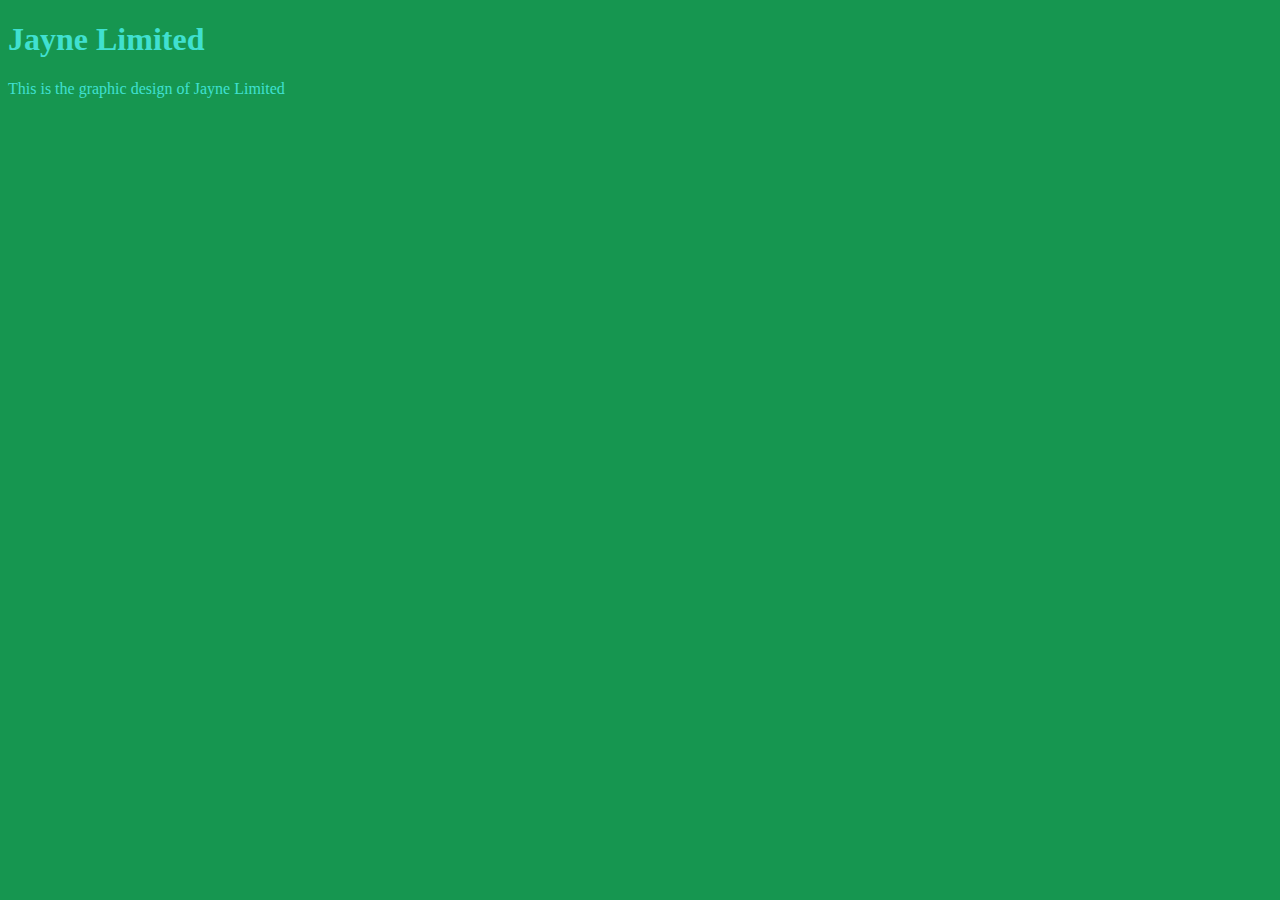
==== unit_3/index.html @ 9d8f5f75 "slogan update" ====
<!DOCTYPE html>
<html>

<head>
	<title>Jayne Limited</title>
	<link rel="stylesheet" type="text/css" href="css/style.css"
</head>

<body>
	<h1>Jayne Limited</h1>
	<p>This is the graphic design of Jayne Limited</p>

</body>
</html>
---- unit_3/css/style.css ----
body {background: #169650;
}

h1, p {color: turquoise;
}
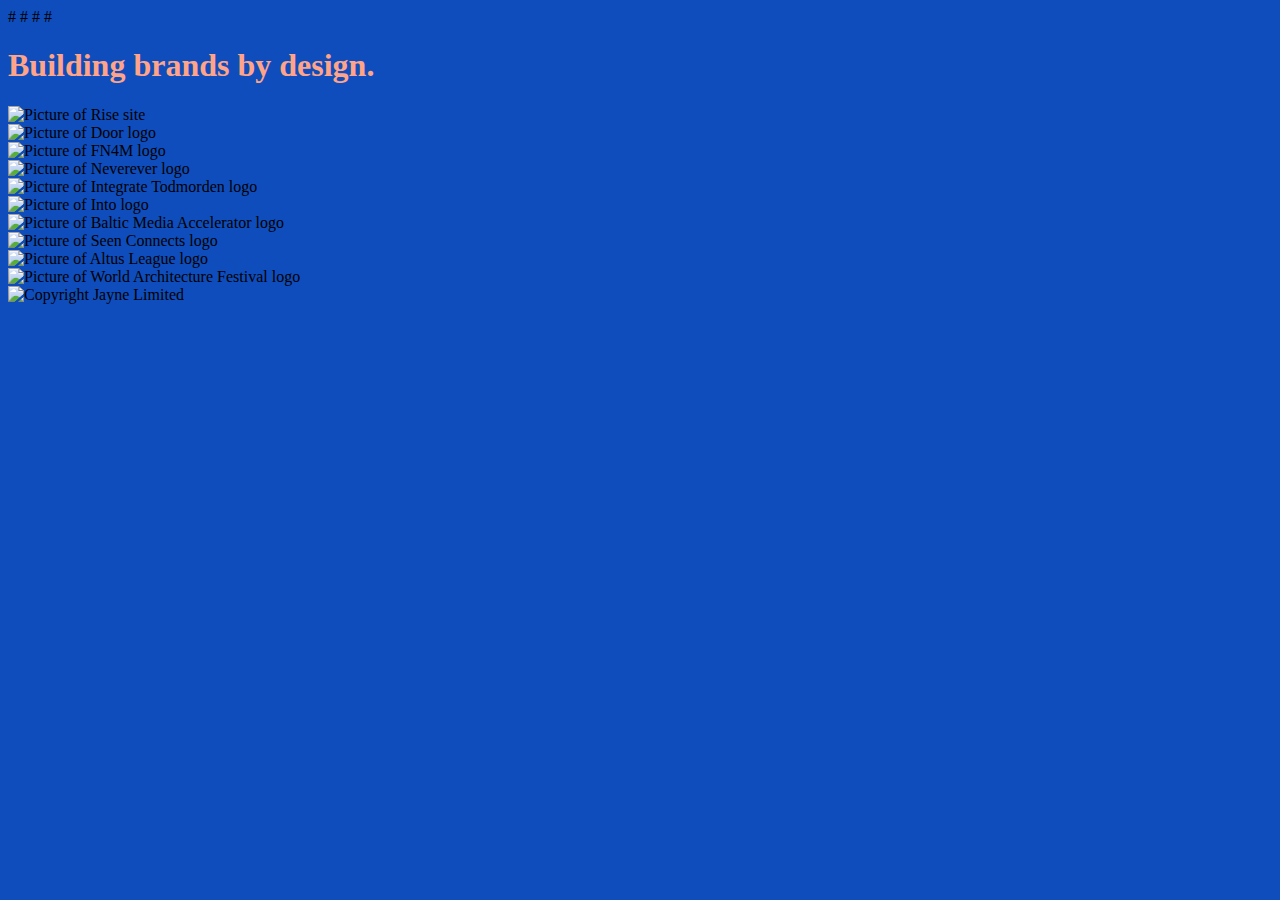
==== commit adc9a183: "home_attempt_1" ====
--- a/unit_3/index.html
+++ b/unit_3/index.html
@@ -7,8 +7,71 @@
 </head>
 
 <body>
-	<h1>Jayne Limited</h1>
-	<p>This is the graphic design of Jayne Limited</p>
+	<header>
+		<nav>
+		<a ref=#>#</a>
+		<a ref=#>#</a>
+		<a ref=#>#</a>
+		<a ref=#>#</a>
+		</nav>
 
+		<h1>Building brands by design.</h1>
+	</header>
+
+		<section>
+			<img scr="images/jl_home_rise.jpg" alt="Picture of Rise site"
+			title="Rise">
+		</section>
+
+		<section>
+			<img scr="images/jl_home_door.jpg" alt="Picture of Door logo"
+			title="Door logo">
+		</section>
+
+		<section>
+			<img scr="images/jl_home_fn4m.jpg" alt="Picture of FN4M logo"
+			title="FN4M logo">
+		</section>
+
+		<section>
+			<img scr="images/jl_home_nel.jpg" alt="Picture of Neverever logo"
+			title="Neverever logo">
+		</section>
+
+
+		<section>
+			<img scr="images/jl_home_integrate_todmorden.jpg" alt="Picture of Integrate Todmorden logo"
+			title="Integrate Todmorden logo">
+		</section>
+
+		<section>
+			<img scr="images/jl_home_into.jpg" alt="Picture of Into logo"
+			title="Into logo">
+		</section>
+
+		<section>
+			<img scr="images/jl_home_bma.jpg" alt="Picture of Baltic Media Accelerator logo"
+			title="Baltic Media Accelerator logo">
+		</section>
+
+		<section>
+			<img scr="images/jl_home_seen.jpg" alt="Picture of Seen Connects logo"
+			title="Seen Connects logo">
+		</section>
+
+		<section>
+			<img scr="images/jl_home_altus.jpg" alt="Picture of Altus League logo"
+			title="Altus League logo">
+		</section>
+
+		<section>
+			<img scr="images/jl_home_waf.jpg" alt="Picture of World Architecture Festival logo"
+			title="World Architecture Festival logo">
+		</section>
+
+		<section>
+			<img scr="images/jl_home_footer.jpg" alt="Copyright Jayne Limited"
+			title="Copyright Jayne Limited">
+		</section>
 </body>
 </html>--- a/unit_3/css/style.css
+++ b/unit_3/css/style.css
@@ -1,5 +1,5 @@
-body {background: #169650;
+body {background: #0f4dbc;
 }
 
-h1, p {color: turquoise;
+h1, p {color: #ffa488;
 }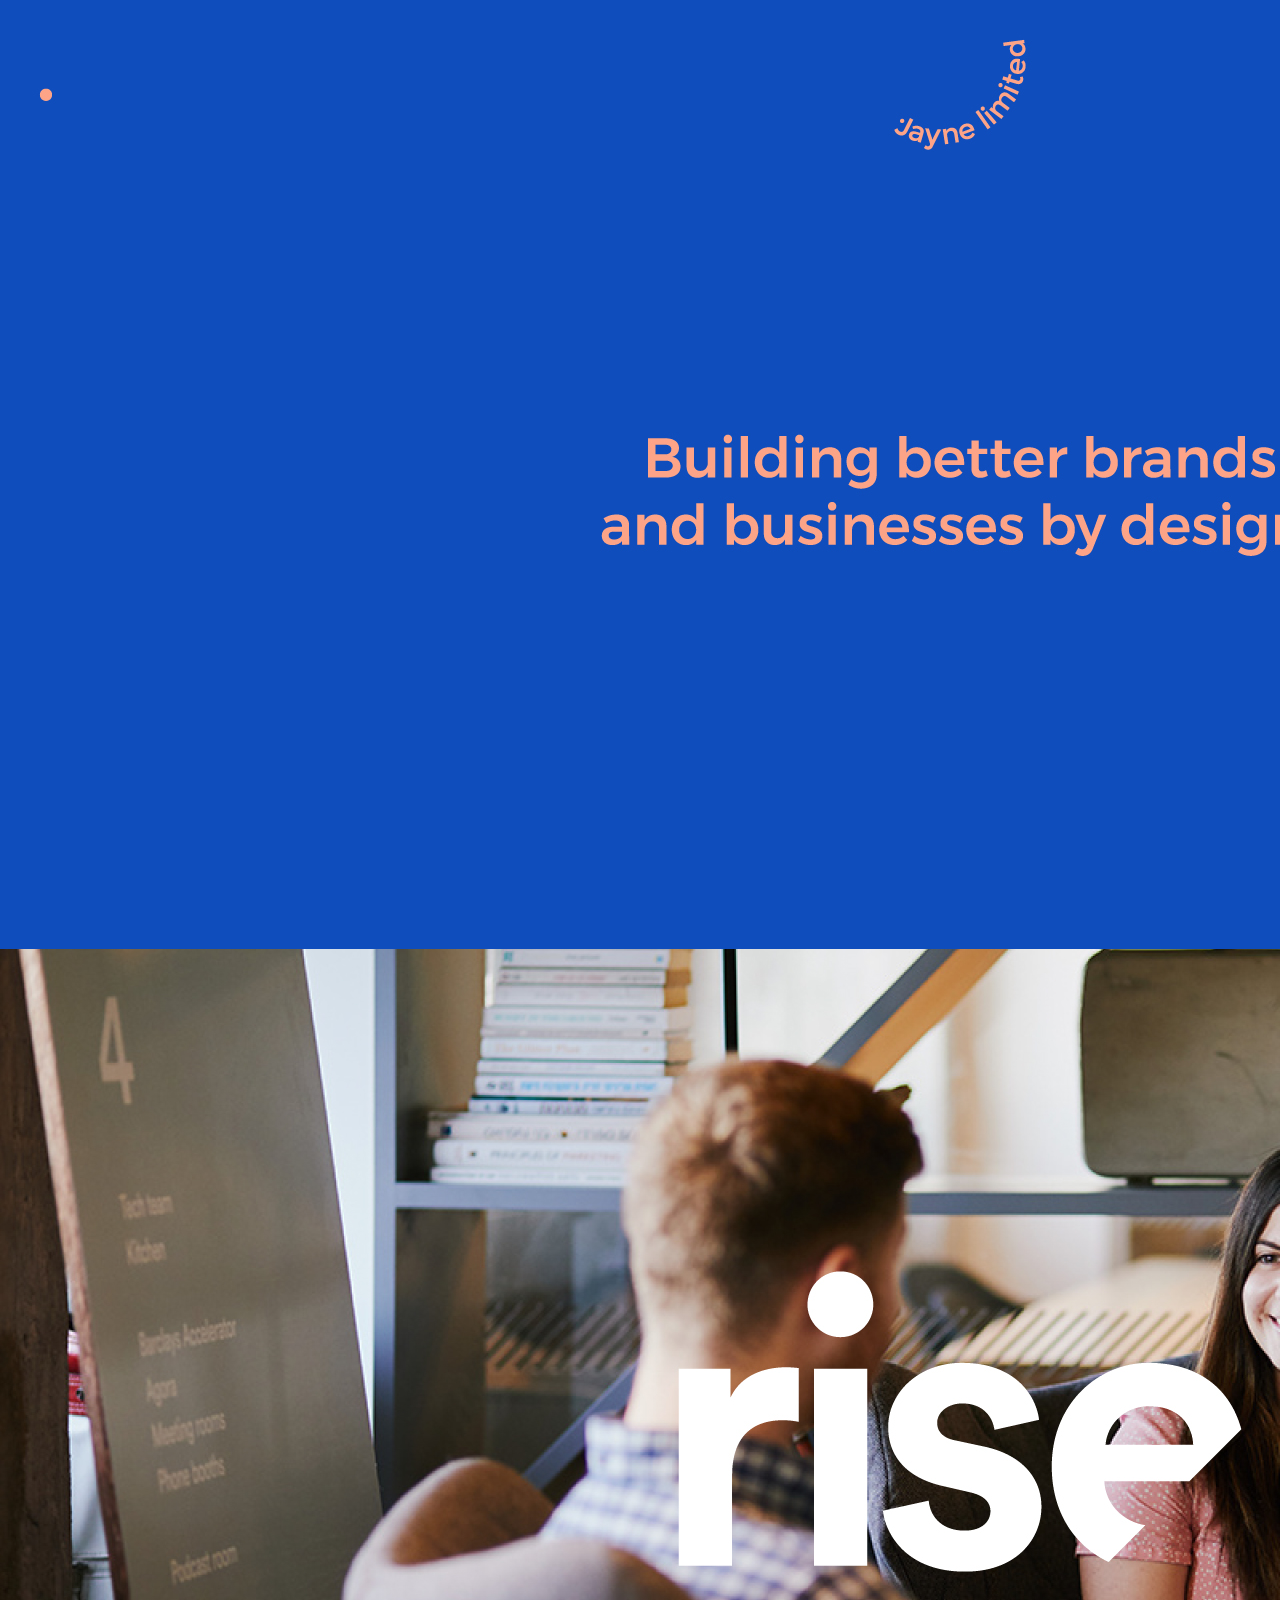
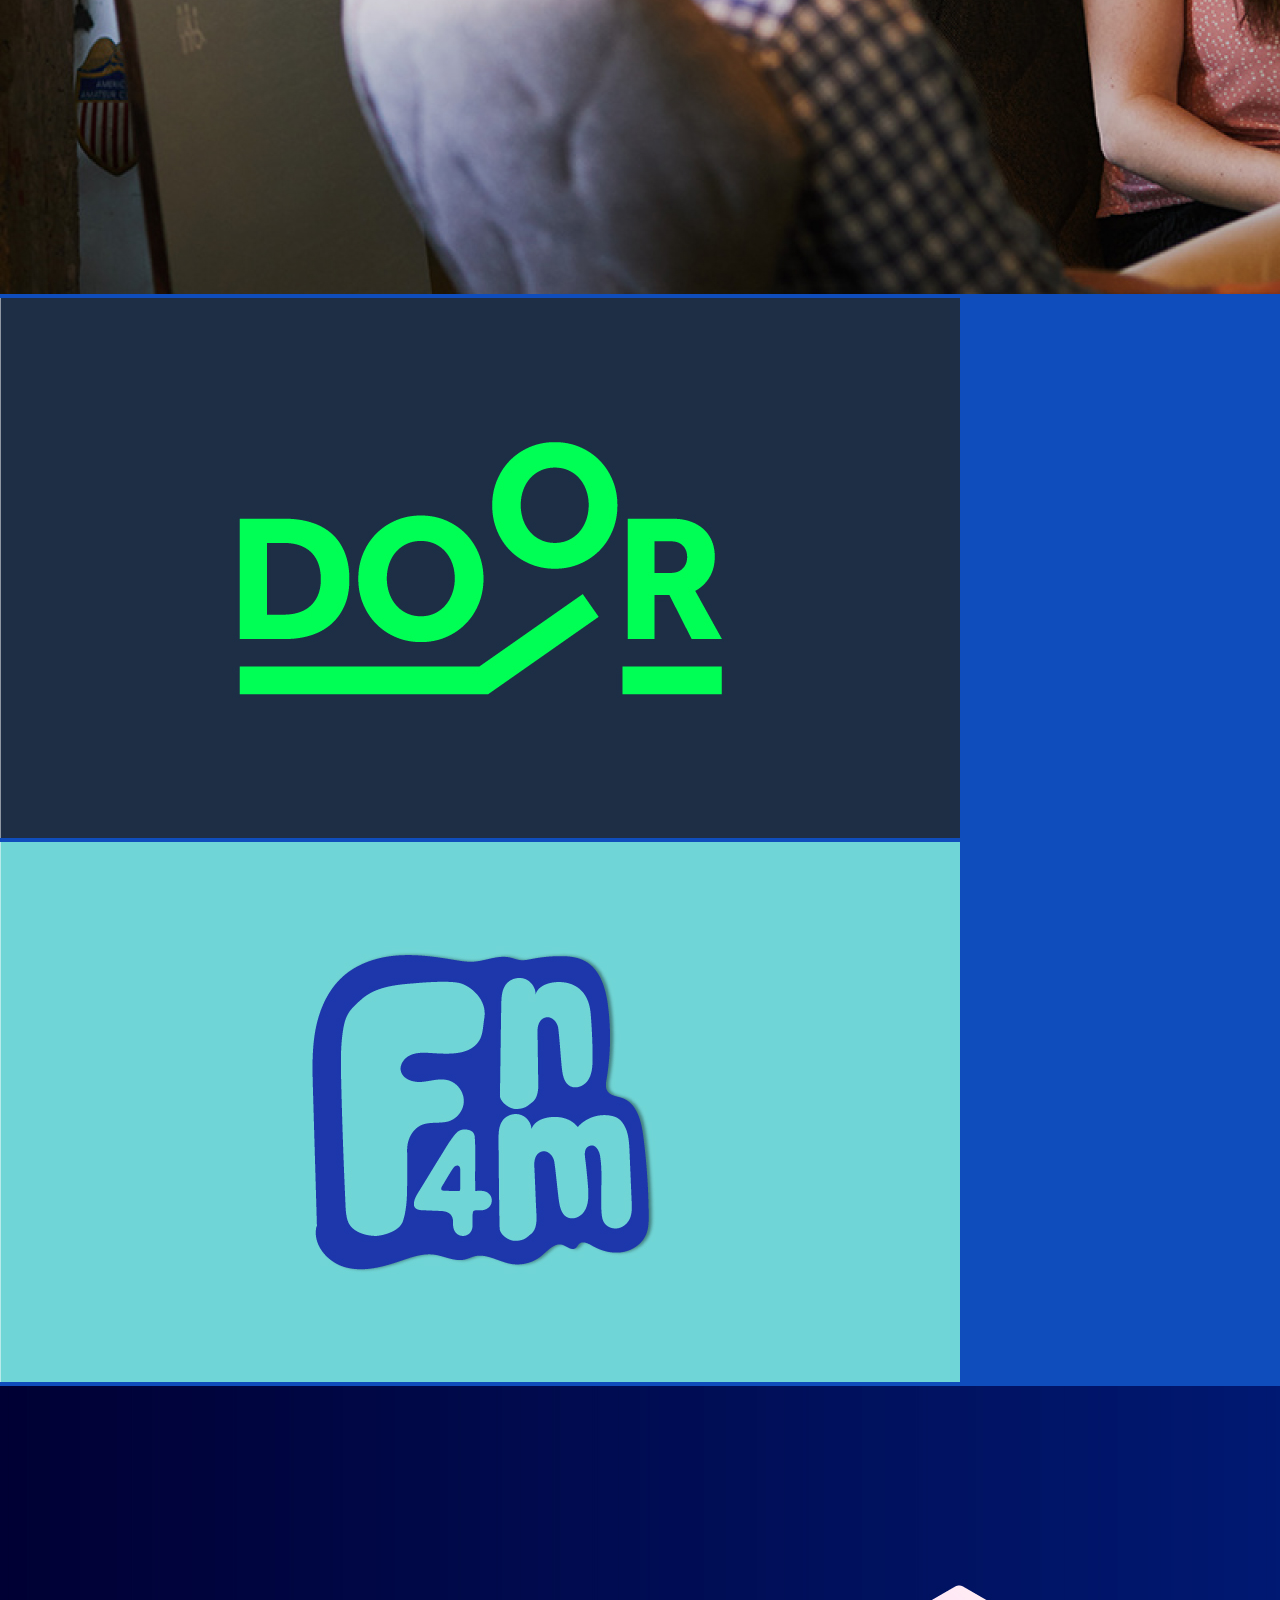
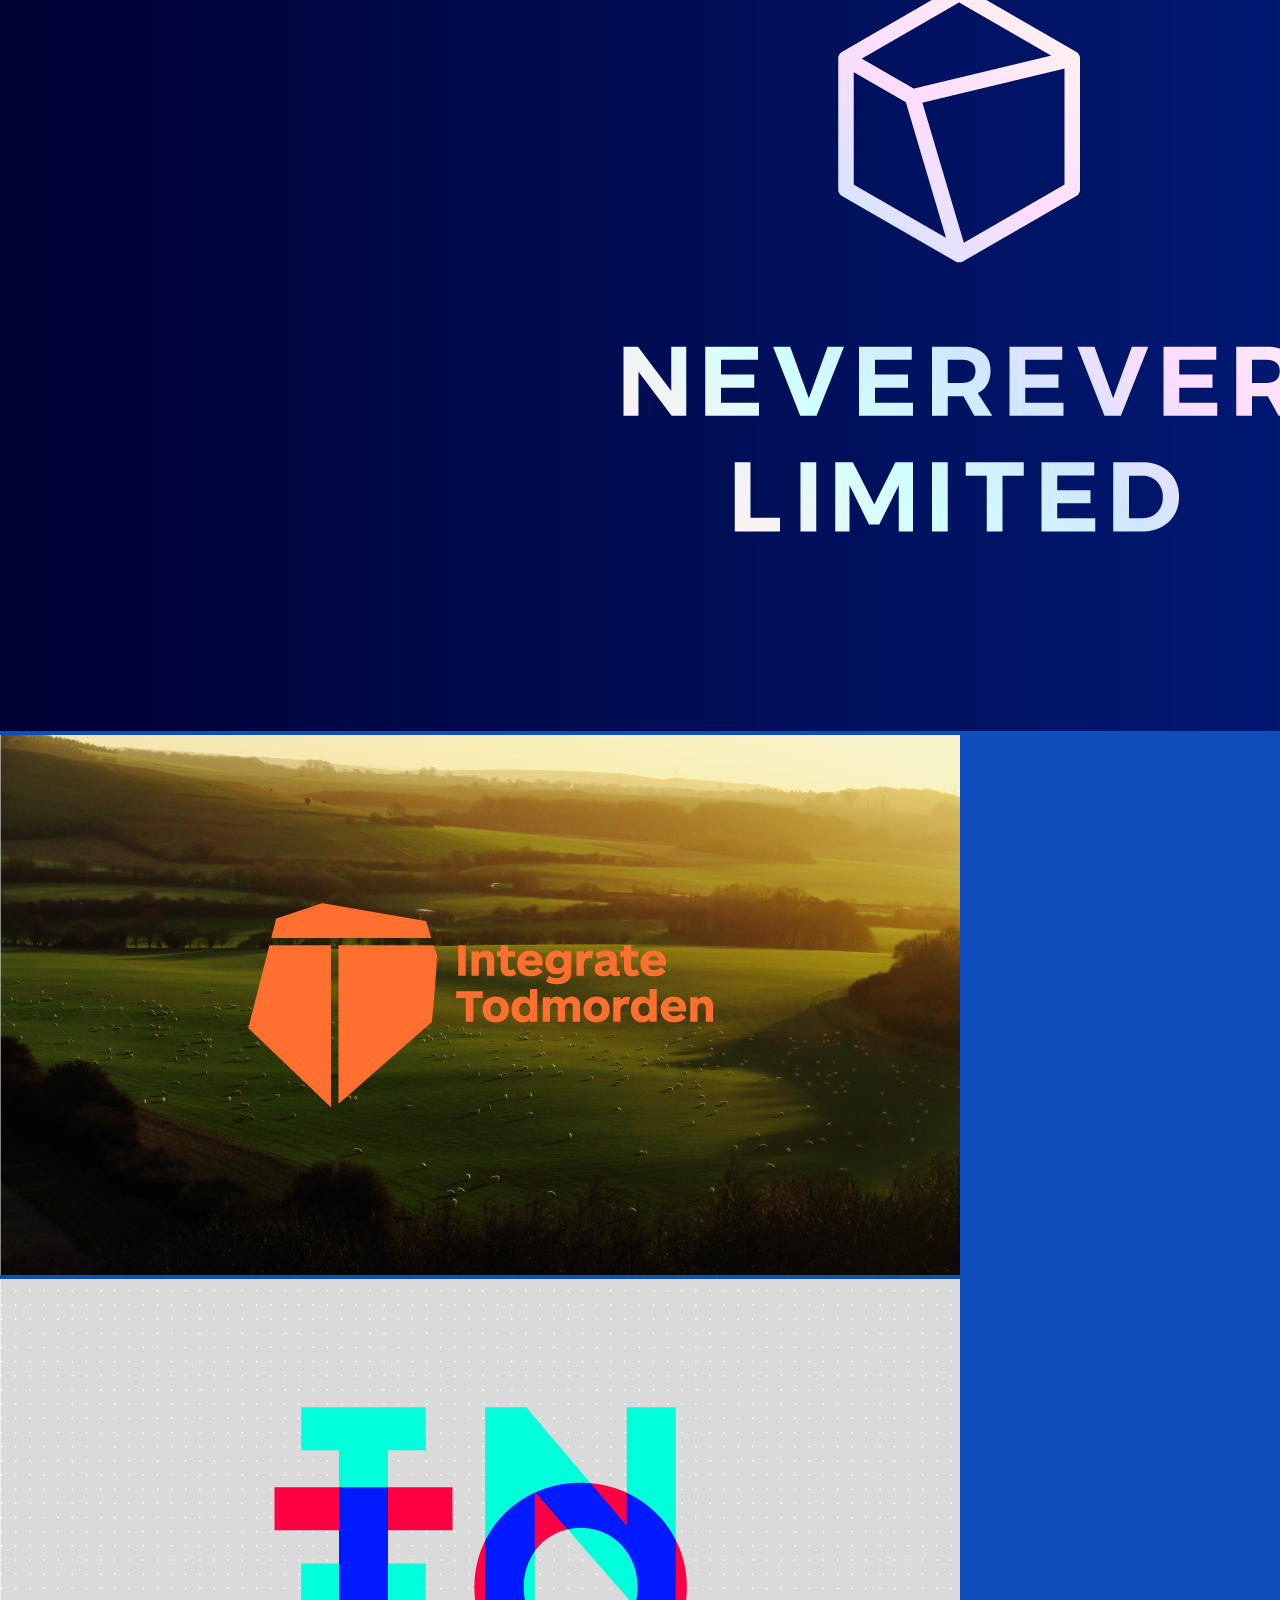
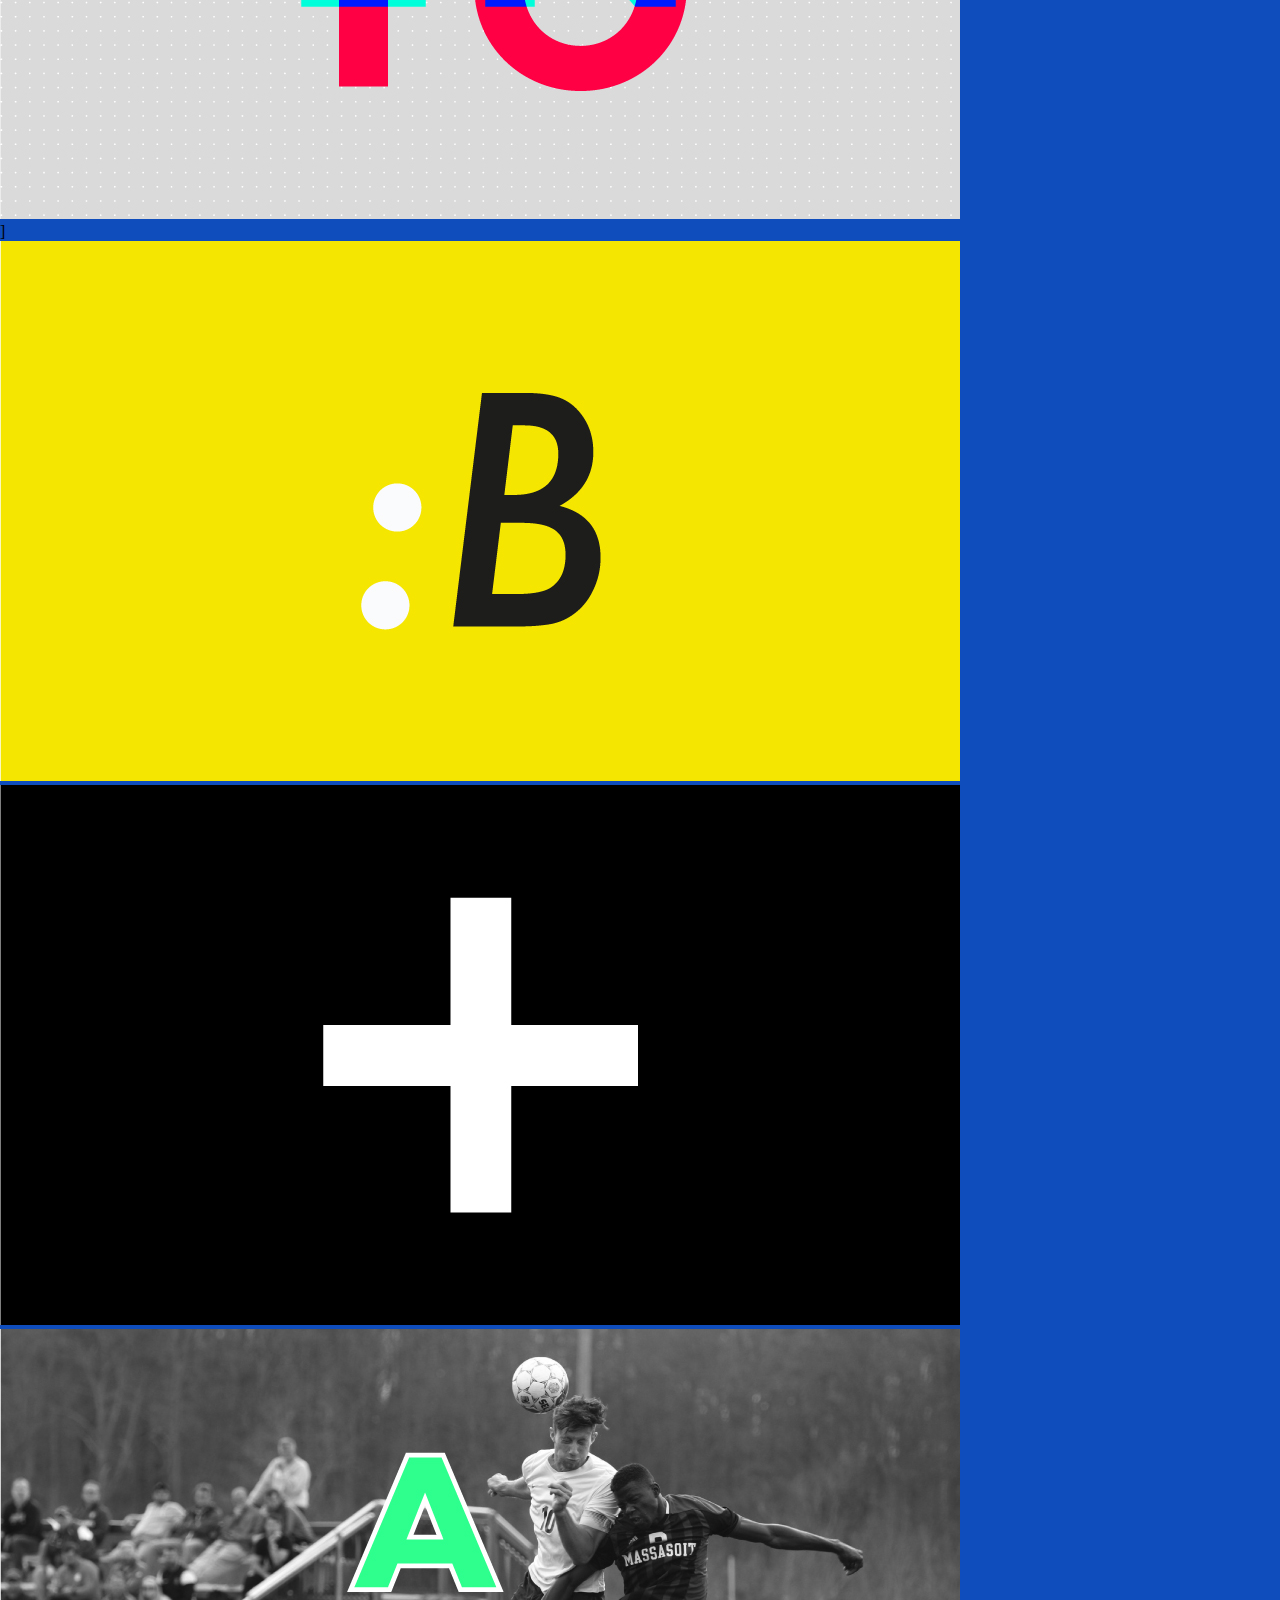
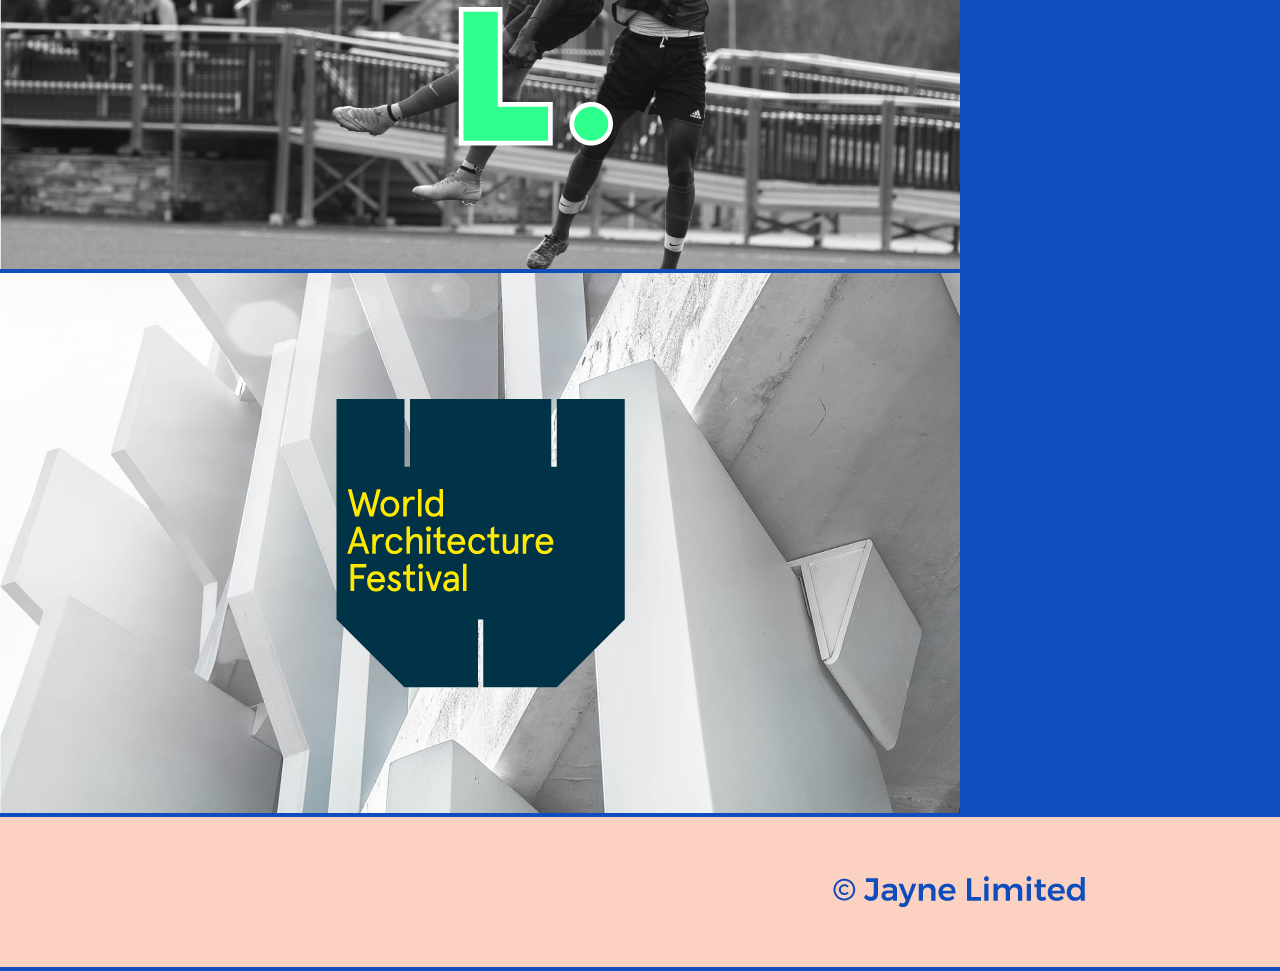
==== commit 90982829: "unit 3 submission" ====
--- a/unit_3/index.html
+++ b/unit_3/index.html
@@ -8,70 +8,51 @@
 
 <body>
 	<header>
-		<nav>
-		<a ref=#>#</a>
-		<a ref=#>#</a>
-		<a ref=#>#</a>
-		<a ref=#>#</a>
-		</nav>
-
-		<h1>Building brands by design.</h1>
 	</header>
 
-		<section>
-			<img scr="images/jl_home_rise.jpg" alt="Picture of Rise site"
-			title="Rise">
-		</section>
+		<div class="head">
+		<img src="images/jl_home_header.jpg" alt="Picture of Jayne Limited's tag line"
+		title="Building brands thorough design">
 
-		<section>
-			<img scr="images/jl_home_door.jpg" alt="Picture of Door logo"
+		<div class="rise">
+		<img src="images/jl_home_rise.jpg" alt="Picture of Rise site"
+		title="Rise">
+
+		<div class="door">
+		<img src="images/jl_home_door.jpg" alt="Picture of Door logo"
 			title="Door logo">
-		</section>
 
-		<section>
-			<img scr="images/jl_home_fn4m.jpg" alt="Picture of FN4M logo"
+		<div class="fn4m">
+		<img src="images/jl_home_fn4m.jpg" alt="Picture of FN4M logo"
 			title="FN4M logo">
-		</section>
 
-		<section>
-			<img scr="images/jl_home_nel.jpg" alt="Picture of Neverever logo"
-			title="Neverever logo">
-		</section>
+		<img src="images/jl_home_nel.jpg" alt="Picture of Neverever logo"
+		title="Neverever logo">
+		
+		<div class="todmorden">
+		<img src="images/jl_home_integrate_todmorden.jpg" alt="Picture of Integrate Todmorden logo"
+		title="Integrate Todmorden logo">
 
+		<div class="into">
+		<img src="images/jl_home_into.jpg" alt="Picture of Into logo"
+		title="Into logo">
+		
+		<div class="bma">
+		]<img src="images/jl_home_bma.jpg" alt="Picture of Baltic Media Accelerator logo"
+		title="Baltic Media Accelerator logo">
+		
+		<div class="seen">
+		<img src="images/jl_home_seen.jpg" alt="Picture of Seen Connects logo"
+		title="Seen Connects logo">
 
-		<section>
-			<img scr="images/jl_home_integrate_todmorden.jpg" alt="Picture of Integrate Todmorden logo"
-			title="Integrate Todmorden logo">
-		</section>
+		<img src="images/jl_home_altus.jpg" alt="Picture of Altus League logo"
+		title="Altus League logo">
+	
+		<img src="images/jl_home_waf.jpg" alt="Picture of World Architecture Festival logo"
+		title="World Architecture Festival logo">
 
-		<section>
-			<img scr="images/jl_home_into.jpg" alt="Picture of Into logo"
-			title="Into logo">
-		</section>
-
-		<section>
-			<img scr="images/jl_home_bma.jpg" alt="Picture of Baltic Media Accelerator logo"
-			title="Baltic Media Accelerator logo">
-		</section>
-
-		<section>
-			<img scr="images/jl_home_seen.jpg" alt="Picture of Seen Connects logo"
-			title="Seen Connects logo">
-		</section>
-
-		<section>
-			<img scr="images/jl_home_altus.jpg" alt="Picture of Altus League logo"
-			title="Altus League logo">
-		</section>
-
-		<section>
-			<img scr="images/jl_home_waf.jpg" alt="Picture of World Architecture Festival logo"
-			title="World Architecture Festival logo">
-		</section>
-
-		<section>
-			<img scr="images/jl_home_footer.jpg" alt="Copyright Jayne Limited"
-			title="Copyright Jayne Limited">
-		</section>
+		<img src="images/jl_home_footer.jpg" alt="Copyright Jayne Limited"
+		title="Copyright Jayne Limited">
+		
 </body>
 </html>--- a/unit_3/css/style.css
+++ b/unit_3/css/style.css
@@ -1,5 +1,43 @@
+* {
+	padding: 0;
+	margin: 0;
+}
+
+
 body {background: #0f4dbc;
 }
 
 h1, p {color: #ffa488;
+}
+
+.head {
+	width: 1900px;
+}
+
+.rise {
+	width: 1900px;
+}
+
+
+.door {
+	width: 800px;
+}
+
+.fn4m {
+	width: 800px;
+}
+
+.todmorden {
+	width: 800px;
+}
+
+.into {
+	width: 800px;
+}
+
+.bma {
+	width: 800px;
+}
+
+.seen {
 }